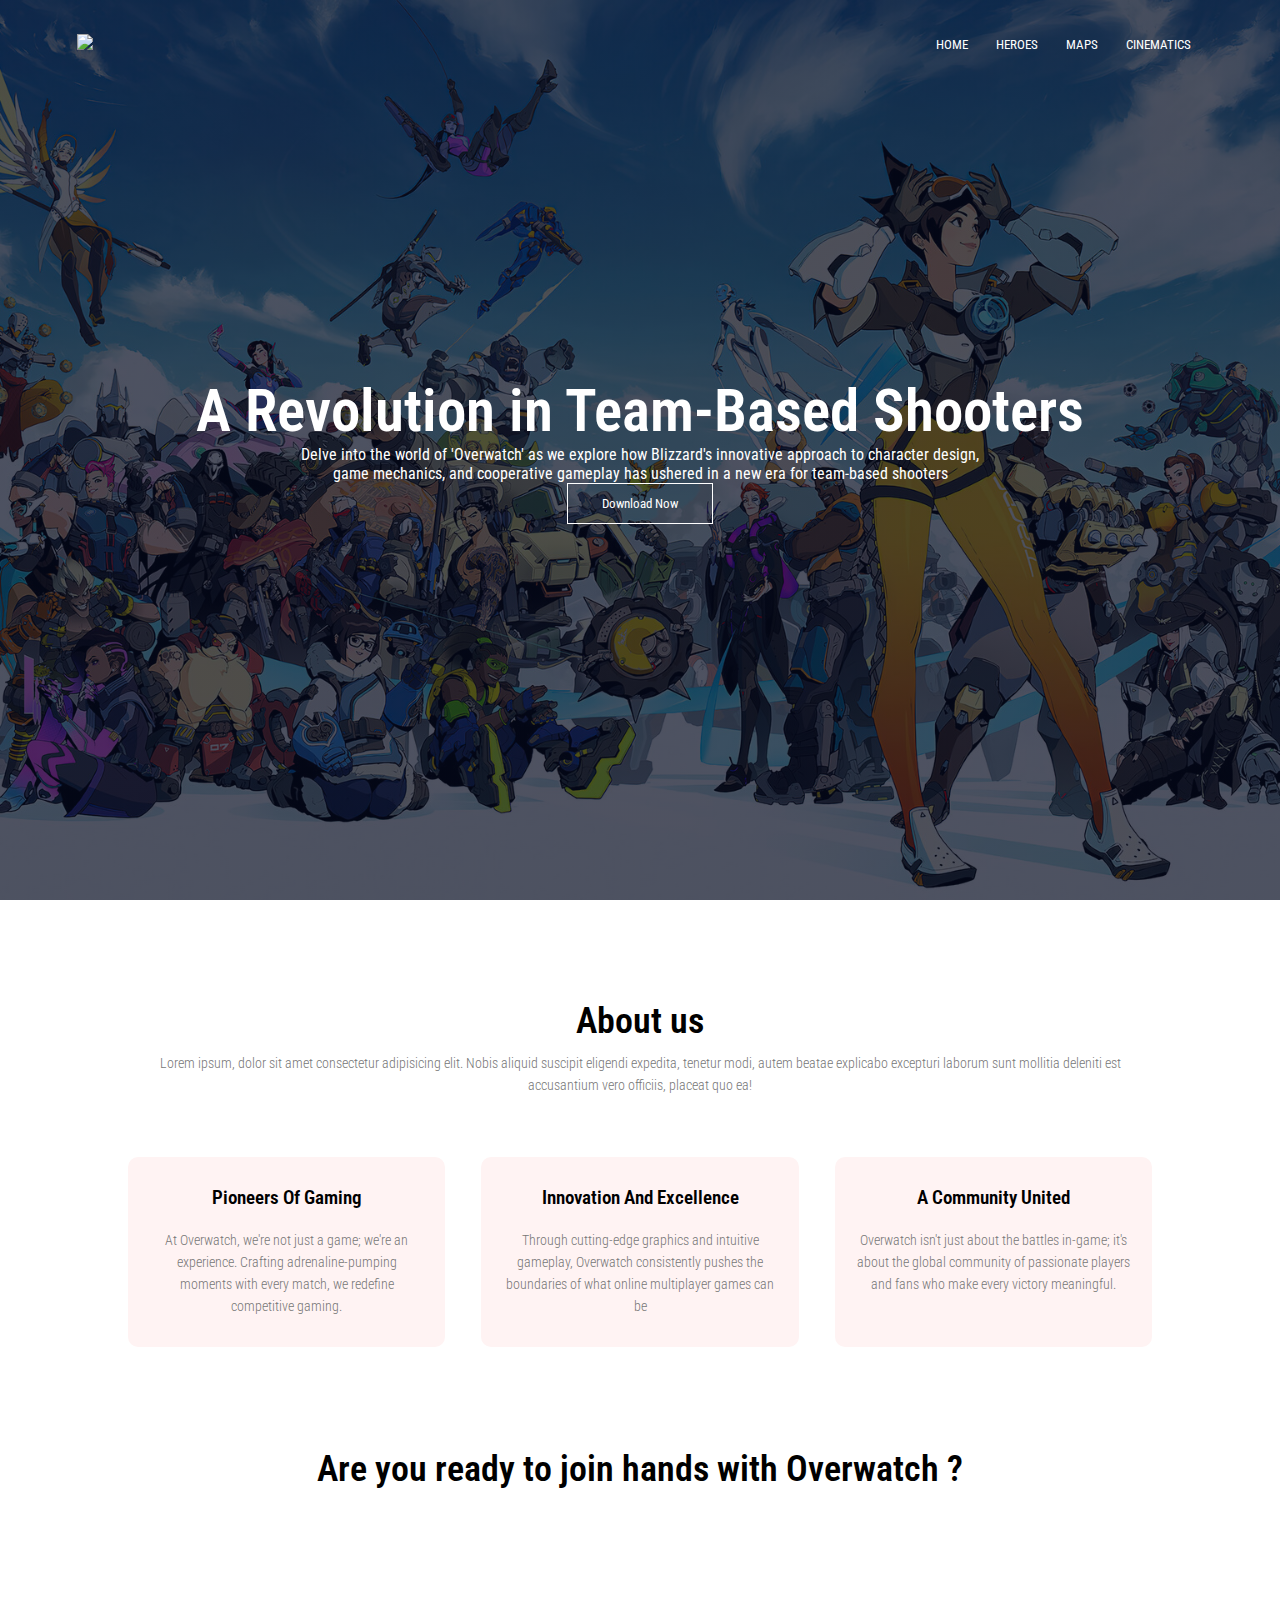
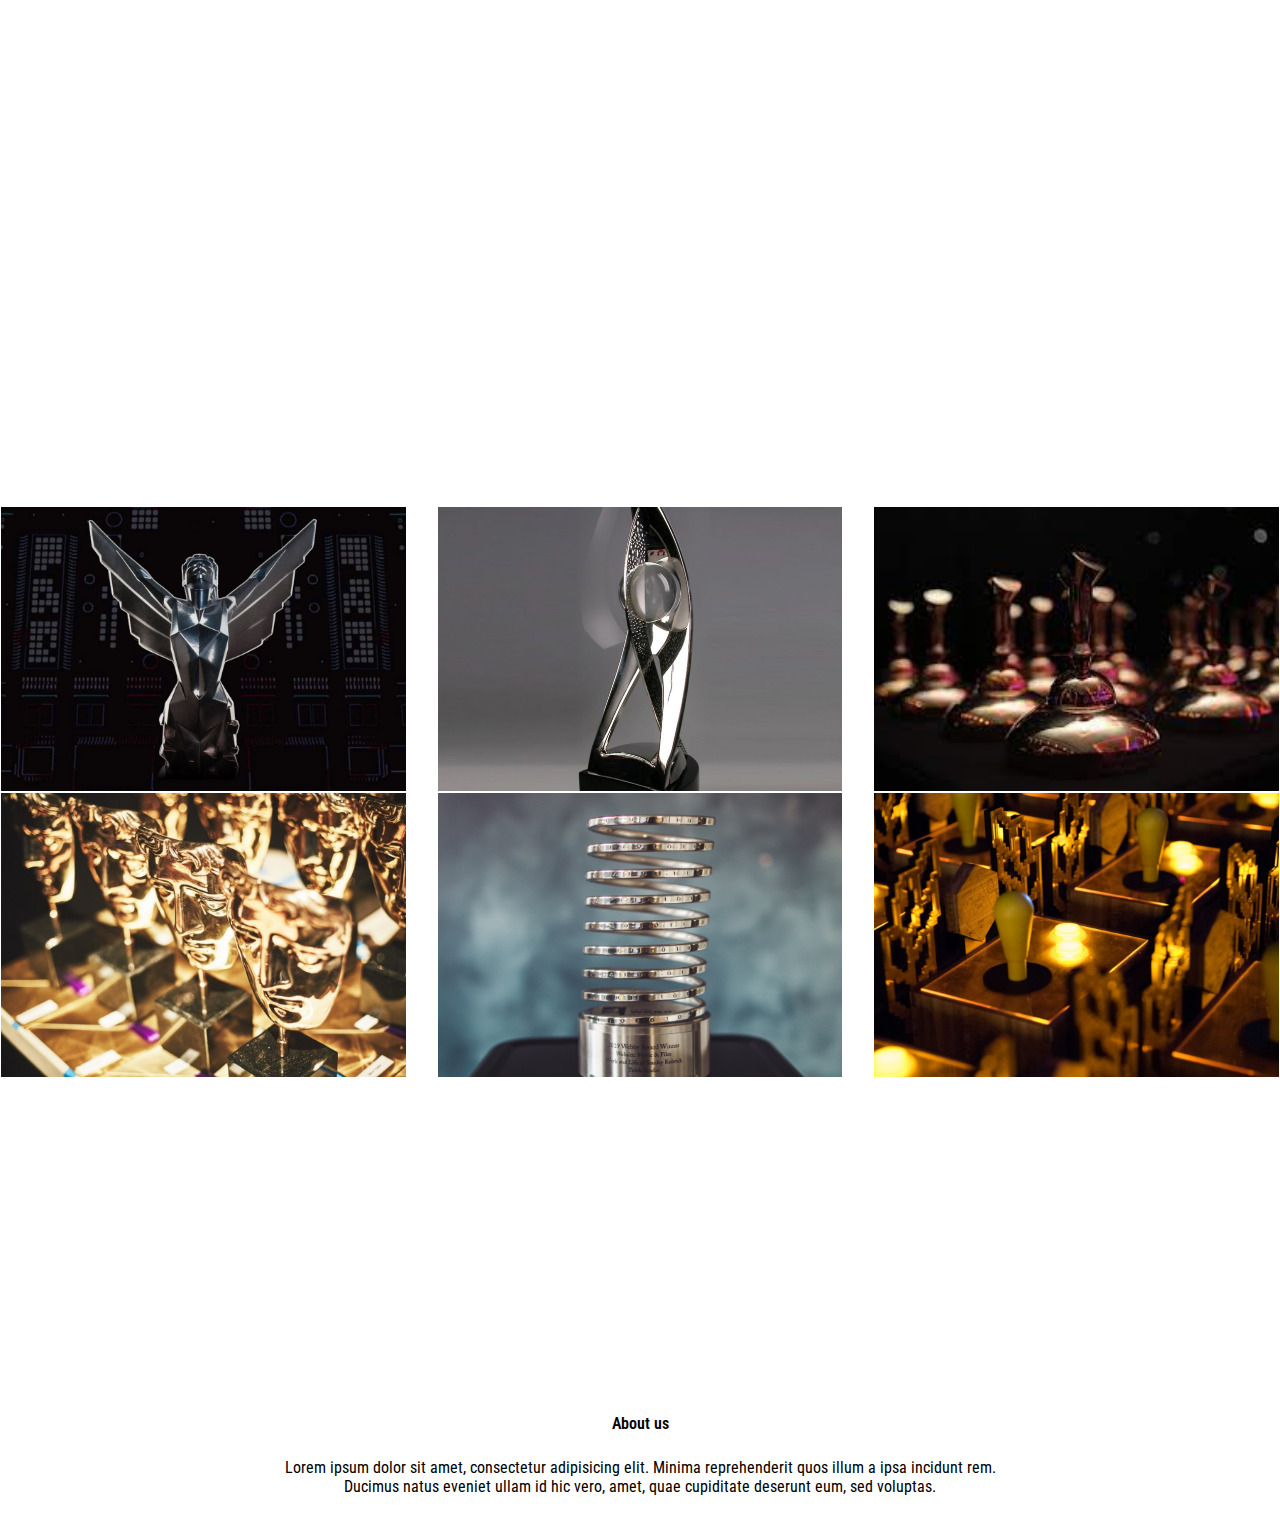
==== Overwatch_Replica_Website/index.html @ 85a108c9 "First Commit" ====
<!DOCTYPE html>
<html lang="en">
<head>
    <meta charset="UTF-8">
    <meta name="viewport" content="width=device-width, initial-scale=1.0">
    <title>Overwatch Website design</title>

    <!-- Styling links -->
    <link rel = "stylesheet" href = "style.css">

    <!-- Font Links -->
    <link rel="preconnect" href="https://fonts.googleapis.com">
    <link rel="preconnect" href="https://fonts.gstatic.com" crossorigin>
    <link href="https://fonts.googleapis.com/css2?family=Roboto+Condensed:wght@700&family=Tilt+Prism&display=swap" rel="stylesheet">
    
    <!-- Icon Links from FontAwsome -->
    <link rel="stylesheet" href="https://cdnjs.cloudflare.com/ajax/libs/font-awesome/6.2.1/css/all.min.css">

    
</head>
<body>
    <!-- Top of Homepage  -->
    <!-- Header Section -->
    <section class ="header">
        <nav>
            <!-- Logo -->
            <a href="index.html"><img src="images/Overwatch-logo.png" ></a>
            <!-- Navigation Bar -->
            <div class = "nav-links" id = "navLinks">
                <!-- Close Menu icon -->
                <i class="fas fa-times" onclick="hideMenu()"></i>
                <ul>
                    <li> <a href="" >HOME</a></li>
                    <li> <a href="" >HEROES</a></li>
                    <li> <a href="" >MAPS</a></li>
                    <li> <a href="" >CINEMATICS</a></li>
                </ul>
            </div>
            <!-- Open Menu Icon -->
            <i class="fas fa-bars" onclick="showMenu()"></i>
        </nav>
    <div class ="text-box">
        <h1> A Revolution in Team-Based Shooters</h1>
        <p>Delve into the world of 'Overwatch' as we explore how Blizzard's innovative approach to character design,<br>game mechanics, and cooperative gameplay has ushered in a new era for team-based shooters</p>
        <a href="" class ="Download-btn">Download Now</a>
    </div>
    </section>

    <!-- About us -->
    <section class = "about_us">
        <h1>About us</h1>
        <p>Lorem ipsum, dolor sit amet consectetur adipisicing elit. Nobis aliquid suscipit eligendi expedita, tenetur modi, autem beatae explicabo excepturi laborum sunt mollitia deleniti est accusantium vero officiis, placeat quo ea!</p>
        
        <div class = "row">
            <div class="about-us-col">
                <h3>Pioneers Of Gaming</h3>
                <p>At Overwatch, we're not just a game; we're an experience. Crafting adrenaline-pumping moments with every match, we redefine competitive gaming.</p>
    
            </div>
    
            <div class="about-us-col">
                <h3>Innovation And Excellence</h3>
                <p>Through cutting-edge graphics and intuitive gameplay, Overwatch consistently pushes the boundaries of what online multiplayer games can be</p>
    
            </div>
    
            <div class="about-us-col">
                <h3>A Community United</h3>
                <p>Overwatch isn't just about the battles in-game; it's about the global community of passionate players and fans who make every victory meaningful.</p>
    
            </div>
        </div>
    
    </section>


    <!-- WINSTON-VID -->
    <section class = "Winston-video">
        <h1 >Are you ready to join hands with Overwatch ?</h1>
        <iframe width="751" height="480" src="https://www.youtube.com/embed/pwFu8kEsUW4" title="Overwatch Cinematic Teaser | &quot;Are You With Us?&quot;" frameborder="0" allow="accelerometer; autoplay; clipboard-write; encrypted-media; gyroscope; picture-in-picture; web-share" allowfullscreen></iframe>

    </section>
  <!-- Trophies -->
    <section class="Trophies">
        <h1>Awards</h1>
        <div class = "Row_of_pics">
            <div class = "row-col">
                <img src = "images/The_Game_Awards_2016.jpeg">
                <div class ="layer">
                    <h3>THE GAME AWARDS 2016</h3>
                </div>
            </div>
            <div class = "row-col">
                <img src = "images/DICE_AWARDS_2017.jpg">
                <div class ="layer">
                    <h3>D.I.C.E AWARD 2017</h3>
                </div>
            </div>
            <div class = "row-col">
                <img src = "images/Golden_Joystick_Awards.jpg">
                <div class ="layer">
                    <h3>GOLDEN JOYSTICK AWARD</h3>
                </div>
            </div>
            <div class = "row-col">
                <img src = "images/British_academy_game_awards.jpg">
                <div class ="layer">
                    <h3>BRITISH ACADEMY GAME AWARD</h3>
                </div>
            </div>
            <div class = "row-col">
                <img src = "images/Webby_awards.jpg">
                <div class ="layer">
                    <h3>WEBBY AWARD</h3>
                </div>
            </div>
            <div class = "row-col">
                <img src = "images/SXSW_Awards_2017.jpg">
                <div class ="layer">
                    <h3>SXSW AWARD</h3>
                </div>
            </div>
            
        </div>
    </section>


    <!-- Footer -->

    <section class = "footer">
        <h4>About us</h4>
        <p>Lorem ipsum dolor sit amet, consectetur adipisicing elit. Minima reprehenderit quos
             illum a ipsa incidunt rem. <br>Ducimus natus eveniet ullam id hic vero, amet, 
             quae cupiditate deserunt eum, sed voluptas.</p>
    </section>
     



    <!-- JS toggle menu script  -->
    <script>
        var navLinks = document.getElementById("navLinks");

        function showMenu(){
            navLinks.style.right ="0";
        }
        function hideMenu(){
            navLinks.style.right ="-200px";
        }


    </script>
    
</body>
</html>

<!-- using website called fontawsome for the small icos such as bar or the closing window one -->
---- Overwatch_Replica_Website/style.css ----
/* Resetting margin, padding, and setting a default font for the entire webpage */
* {
    margin: 0;
    padding: 0;
    font-family: 'Roboto Condensed', sans-serif;
}

/* Header styles */
.header {
    min-height: 100vh; /* Set minimum height to cover the entire viewport height */
    width: 100%; /* Make sure the header stretches to full width */
    /* Use a linear gradient over the background image for better text visibility */
    background-image: linear-gradient(rgba(4,9,30,0.7),rgba(4,9,30,0.7)),url(images/Overwatch_backgorund_homeP.jpg); 
    background-position: center;
    background-size: cover; /* Resize the background image to cover the entire container */
    position: relative; /* Set position to relative for absolute positioned children elements */
}

/* Navigation styles */
nav {
    display: flex; /* Use flexbox for easier layout management */
    padding: 2% 6%; /* Add some padding for spacing */
    justify-content: space-between; /* Space out the child elements evenly */
    align-items: center; /* Vertically center align the child elements */
}

nav img {
    width: 150px; /* Set a fixed width for the nav logo */
}

.nav-links {
    flex: 1; /* Allow the nav links to grow and occupy available space */
    text-align: right; /* Right align the nav links */
}

/* Nav links list styles */
.nav-links ul li {
    color: #fff; /* Set text color to white */
    list-style: none; /* Remove default bullet points */
    display: inline-block; /* Display list items in a line */
    padding: 8px 12px; /* Add some padding around each link for better spacing */
    position: relative; /* Set position to relative for pseudo-elements */
}

.nav-links ul li a {
    color: #fff; /* Set anchor color to white */
    text-decoration: none; /* Remove underlines from the links */
    font-size: 13px; /* Set font size of the links */
}

/* Add a dynamic underline effect on hover for nav links */
.nav-links ul li::after {
    content: '';
    width: 0%; /* Start width at 0 for the animation effect */
    height: 2px; /* Set a fixed height for the underline */
    background: #f44336; /* Color of the underline */
    display: block;
    margin: auto;
    transition: 0.5s; /* Smooth transition for the hover effect */
}

.nav-links ul li:hover::after {
    width: 100%; /* On hover, the underline stretches to full width */
}

/* Text box styles placed over the header background */
.text-box {
    color: #fff; /* Set text color to white */
    width: 90%; 
    position: absolute; /* Absolutely position the text box relative to its parent */
    top: 50%; /* Center it vertically */
    left: 50%; /* Center it horizontally */
    transform: translate(-50%, -50%); /* Adjust for the element's own size */
    text-align: center; 
}

.text-box h1{
    font-size:59px;
}
.test-box p{
    margin:10px 0 40px;
    padding:12px 34px;
    font-size: 14px;
    color:#fff
}

.Download-btn{
    text-decoration:none;
    color:#fff;
    display:inline-block;
    border: 1px solid #fff;
    padding:12px 34px;
    font-size: 13px;
    position: relative;
    background:transparent;
    cursor:pointer;
}
.Download-btn:hover{
    border :1px solid #f44336;
    background:#f44336;
    transition:1s;

}

nav .fas{
    display:none;
}



@media(max-width: 700px){
    .text-box h1{
        font-size:27px;
    }

    .nav-links ul li{
        display:block;
    }
    .nav-links{
        height:100vh;
        width:200px;
        top:0;
        right:-200px;
        text-align:left;
        z-index:2;
        position: absolute;
        background:#f44336;
        transition: 1s;
    }
    nav .fas{
        margin:10px;
        font-size:22px;
        color:#fff;
        cursor:pointer;
        display:block;

    }
    .nav-links ul{
        padding:30px;
    }


}

/* About us section code */

.about_us{
    width:80%;
    margin:auto;
    text-align:center;
    padding-top:100px;
}
h1{
    font-size:36px;
    font-weight:600;
}
.about_us p{
    color:#777;
    font-size: 14px;
    font-weight: 300;
    line-height:22px;
    padding:10px;
}


.row{
    margin-top:5%;
    display:flex;
    justify-content: space-between;
}

.about-us-col{
    flex-basis:31%;
    background:#fff3f3;
    border-radius:10px;
    margin-bottom:5%;
    padding: 20px 12px;
    box-sizing:border-box;
}

h3{
    text-align:center;
    font-weight:600;
    margin:10px 0;
}

.about-us-col:hover{
    box-shadow: 0 0 20px 0px rgba(0,0,0,0.2);
}

@media(max-width: 700px){
    .row{
        flex-direction:column;
    }
}


/* WINSTON-VIDEO */

.Winston-video{
    width:80%;
    margin:auto;
    text-align:center;
    padding-top:50px;
}

.Winston-video h1{
    padding-bottom:40px;
}


@media(max-width:900px){
    .Winston-video iframe{
        width:90%;
        padding-top:10px;
    }

}



/* Trophies */

/* Styling for the entire Trophies section */
.Trophies {
    min-height: 100vh;           /* Ensures minimum height is the height of the viewport */
    width: 100%;                 /* Occupies full width of the parent */
    margin: auto;                /* Centers the element if there's horizontal space */
    text-align: center;          /* Centers inline elements */
    padding-top: 50px;           /* Adds space to the top inside the element */
    background-image: linear-gradient(rgba(4, 9, 30, 0.7), rgba(4, 9, 30, 0.7));
    background-repeat: no-repeat; /* Ensures background doesn't repeat */
    background-attachment: fixed; /* Background doesn't scroll with the page */
    position: relative;          /* Enables absolute positioning for child elements */
}

.Trophies h1 {
    color: #fff;                /* Sets text color to white */
}

.Row_of_pics {
    display: flex;              /* Uses flexible box layout */
    flex-wrap: wrap;            /* Allows flex items to wrap onto multiple lines */
    justify-content: space-between; /* Distributes space between flex items */
}

.row-col {
    flex-basis: calc(33.333% - 20px); 
    box-sizing: border-box;
    position: relative;
    overflow: hidden;
    height: 286px;              /* Increased height by 30% */
    border: 1px solid transparent; 
}

.row-col img {
    width: 100%;
    display: block;
    height: 100%;               
    object-fit: cover;          
}

.layer {
    background: transparent;
    height: calc(100% - 20px);  
    width: calc(100% - 20px);   
    position: absolute;         
    top: 10px;                  
    left: 10px;                 
    z-index: 1;                 
    transition: 0.5s;           
    box-sizing: border-box;     
}

.row-col:hover .layer {
    background: rgba(226, 0, 0, 0.7); 
}

.layer h3 {
    width: 100%;                
    font-weight: 500;           
    color: #fff;                
    font-size: 26px;            
    bottom: 0;                  
    left: 50%;                  
    transform: translateX(-50%);
    position: absolute;         
    opacity: 0;                 
    transition: 0.5s;           
}

.row-col:hover .layer h3 {
    bottom: 49%;                
    opacity: 1;                 
}
/* FOOTER */

.footer{
    width: 100%;
    text-align:center;
    padding: 30px 0;
}

.footer h4{
    margin-bottom:25px;
    margin-top:20px;
    font-weight:600;
}
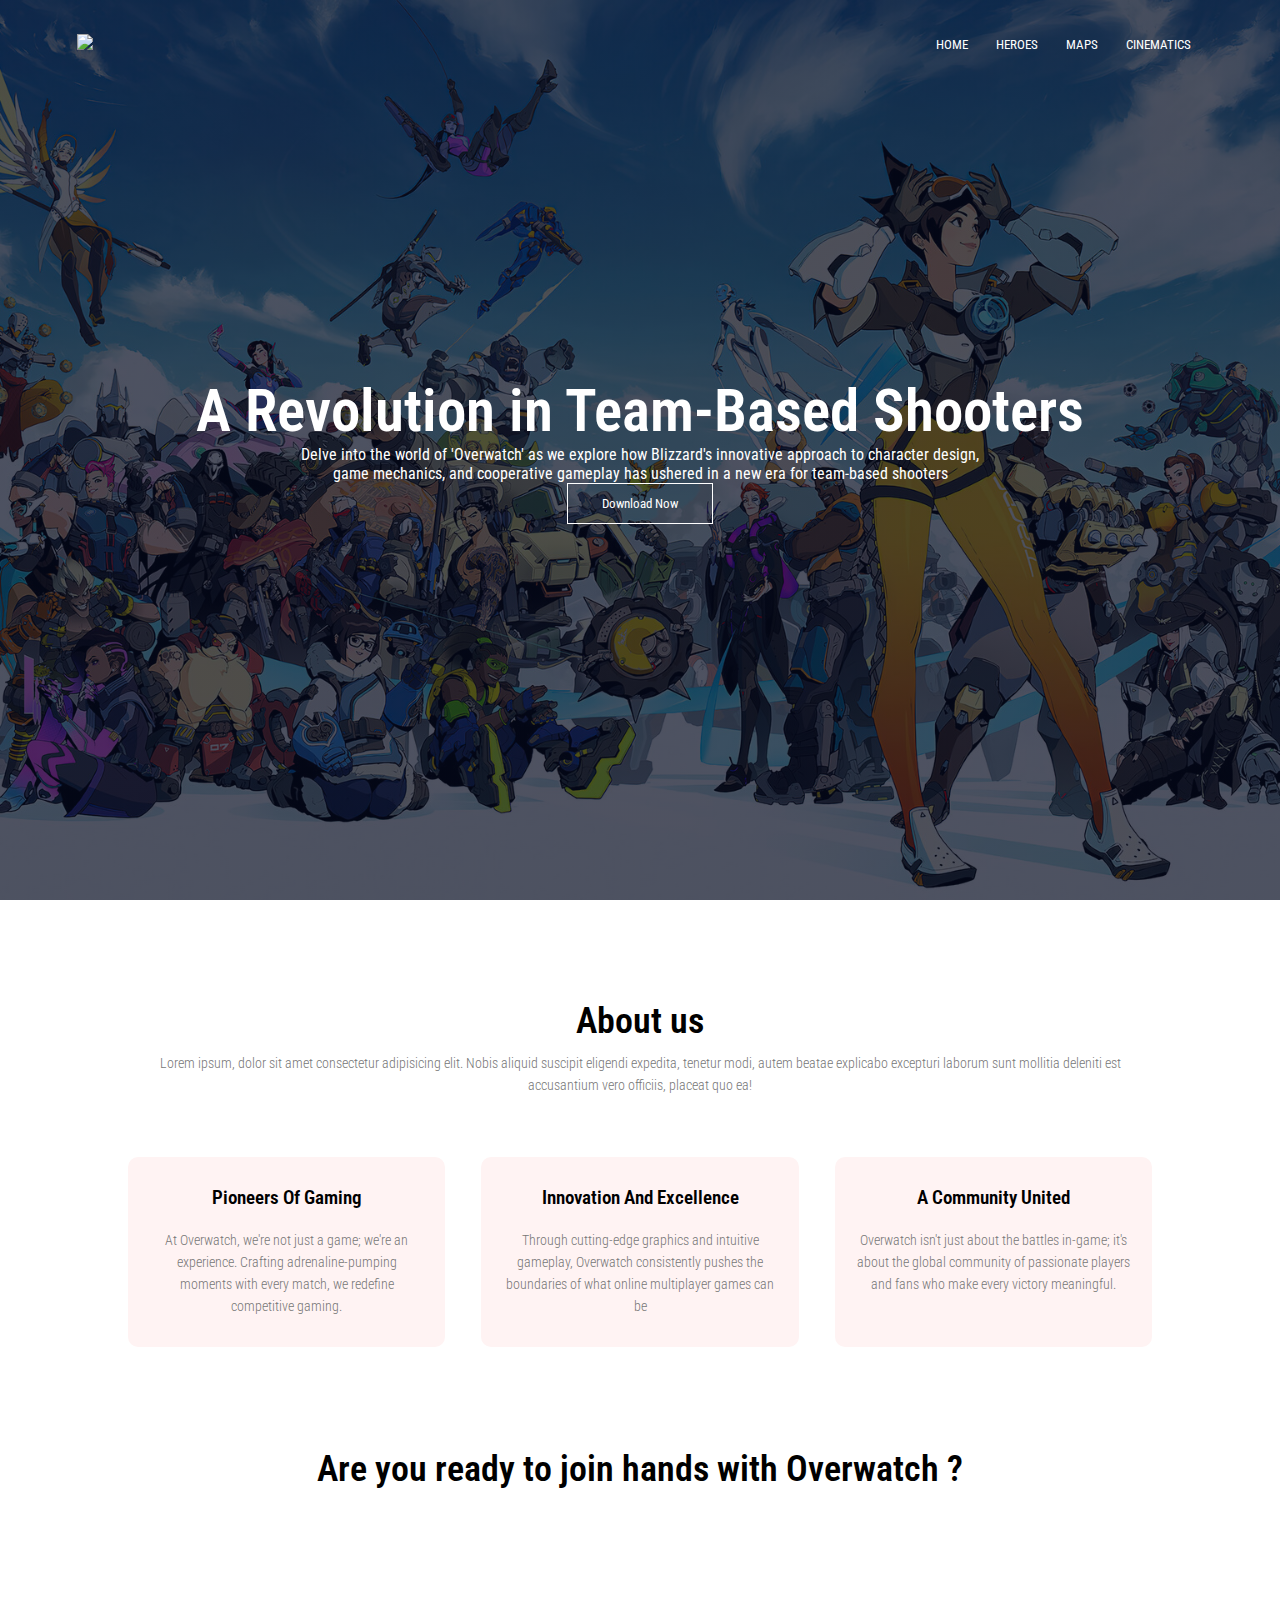
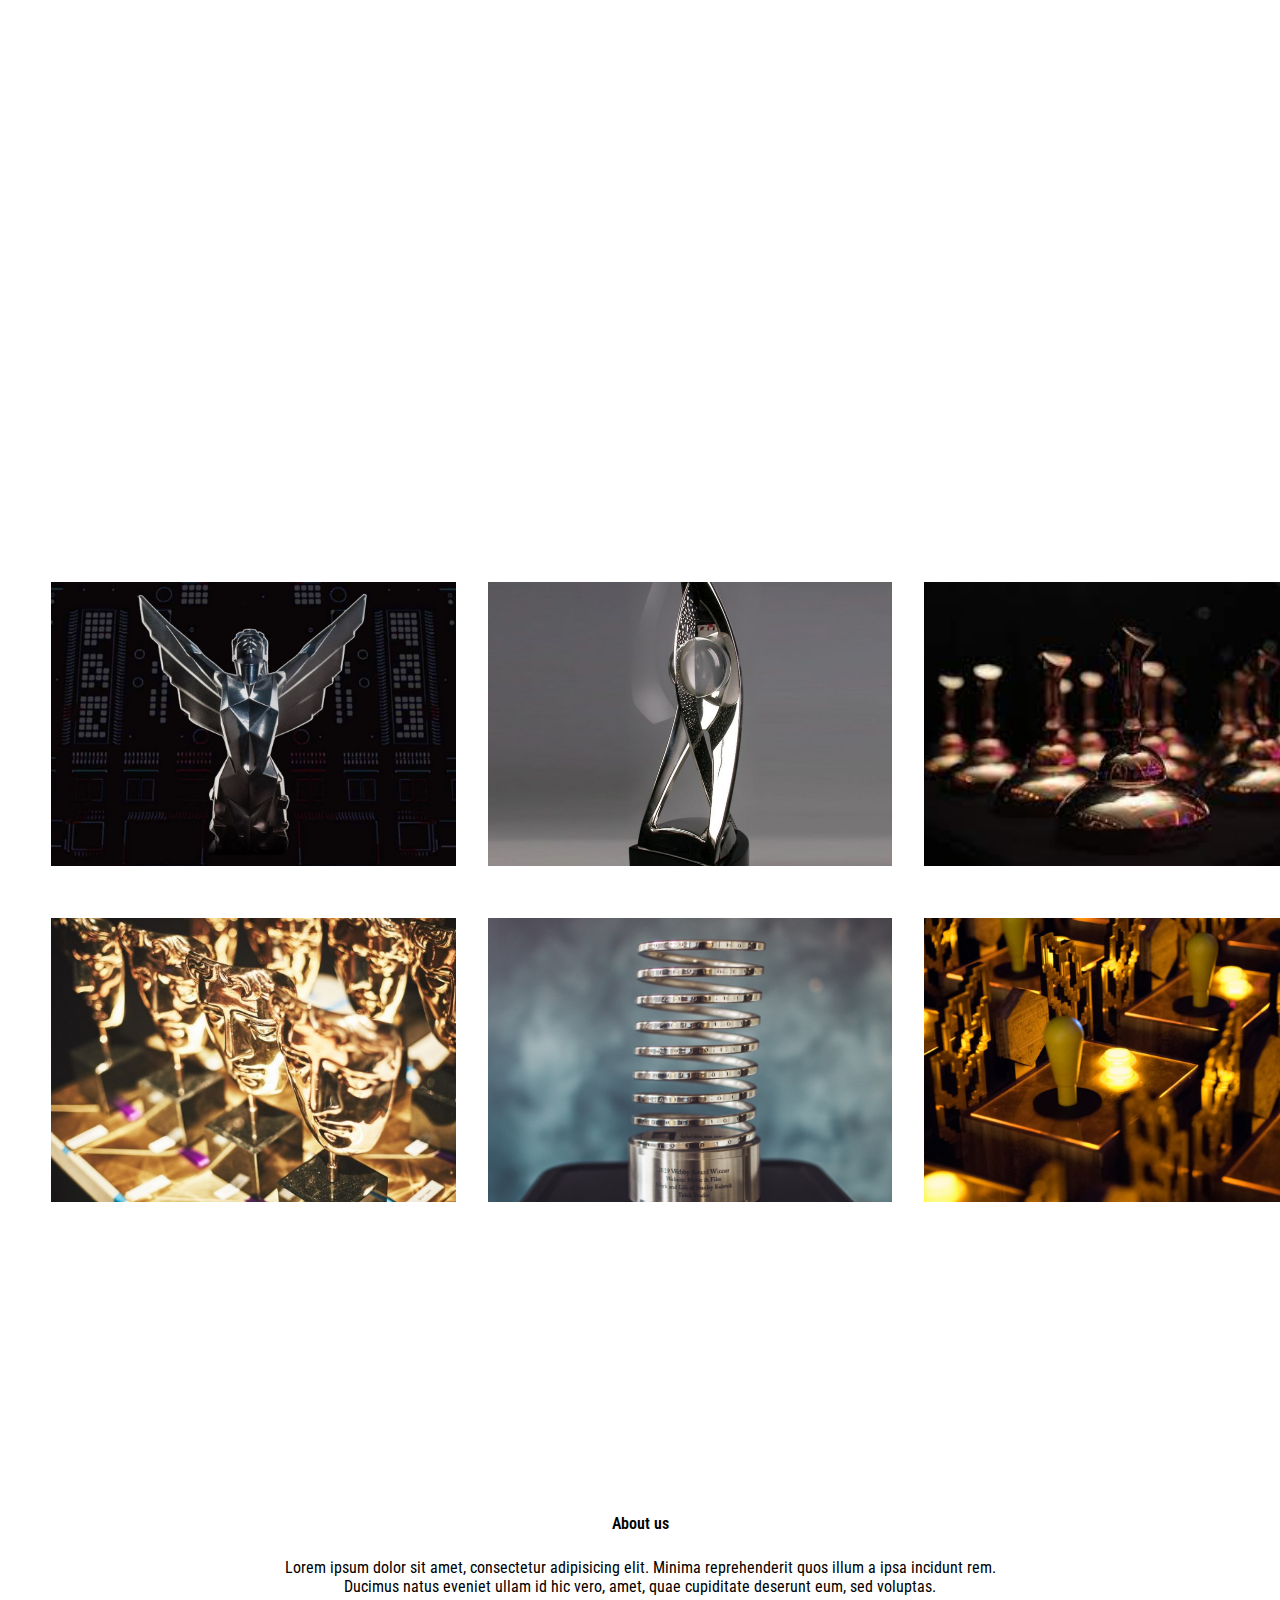
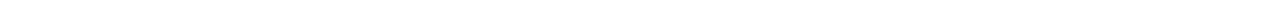
==== commit fbadb6de: "update" ====
--- a/Overwatch_Replica_Website/index.html
+++ b/Overwatch_Replica_Website/index.html
@@ -30,10 +30,10 @@
                 <!-- Close Menu icon -->
                 <i class="fas fa-times" onclick="hideMenu()"></i>
                 <ul>
-                    <li> <a href="" >HOME</a></li>
-                    <li> <a href="" >HEROES</a></li>
-                    <li> <a href="" >MAPS</a></li>
-                    <li> <a href="" >CINEMATICS</a></li>
+                    <li> <a href="/index.html" >HOME</a></li>
+                    <li> <a href="/Heroes/Heroes.html" >HEROES</a></li>
+                    <li> <a href="/Maps/maps.html" >MAPS</a></li>
+                    <li> <a href="/Cinematics/Cinematic.html" >CINEMATICS</a></li>
                 </ul>
             </div>
             <!-- Open Menu Icon -->
--- a/Overwatch_Replica_Website/style.css
+++ b/Overwatch_Replica_Website/style.css
@@ -225,7 +225,8 @@
 .Trophies {
     min-height: 100vh;           /* Ensures minimum height is the height of the viewport */
     width: 100%;                 /* Occupies full width of the parent */
-    margin: auto;                /* Centers the element if there's horizontal space */
+    margin: 50px;                /* Centers the element if there's horizontal space */
+    /* margin-bottom: 50px; */
     text-align: center;          /* Centers inline elements */
     padding-top: 50px;           /* Adds space to the top inside the element */
     background-image: linear-gradient(rgba(4, 9, 30, 0.7), rgba(4, 9, 30, 0.7));
@@ -236,6 +237,7 @@
 
 .Trophies h1 {
     color: #fff;                /* Sets text color to white */
+    margin-bottom: 25px;
 }
 
 .Row_of_pics {
@@ -245,6 +247,7 @@
 }
 
 .row-col {
+    margin-bottom: 50px;
     flex-basis: calc(33.333% - 20px); 
     box-sizing: border-box;
     position: relative;
@@ -293,6 +296,11 @@
     bottom: 49%;                
     opacity: 1;                 
 }
+
+
+
+
+
 /* FOOTER */
 
 .footer{
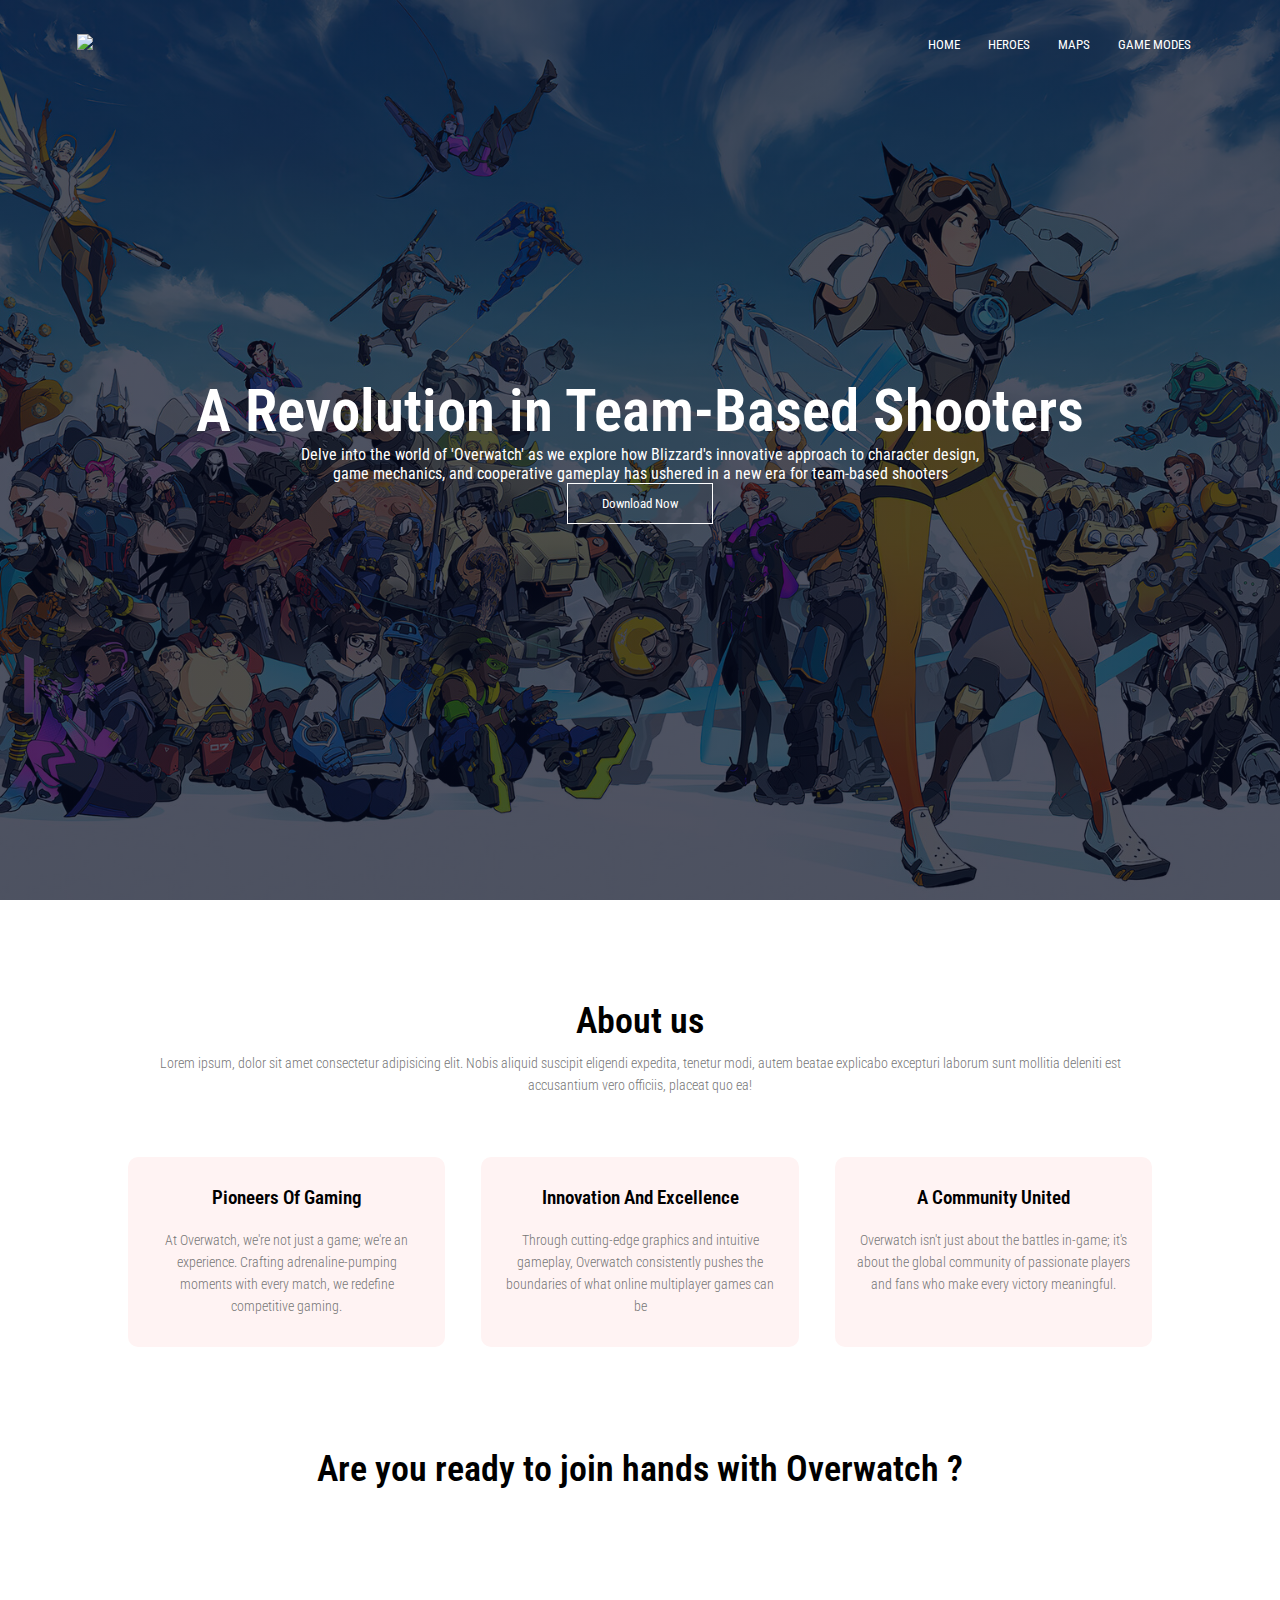
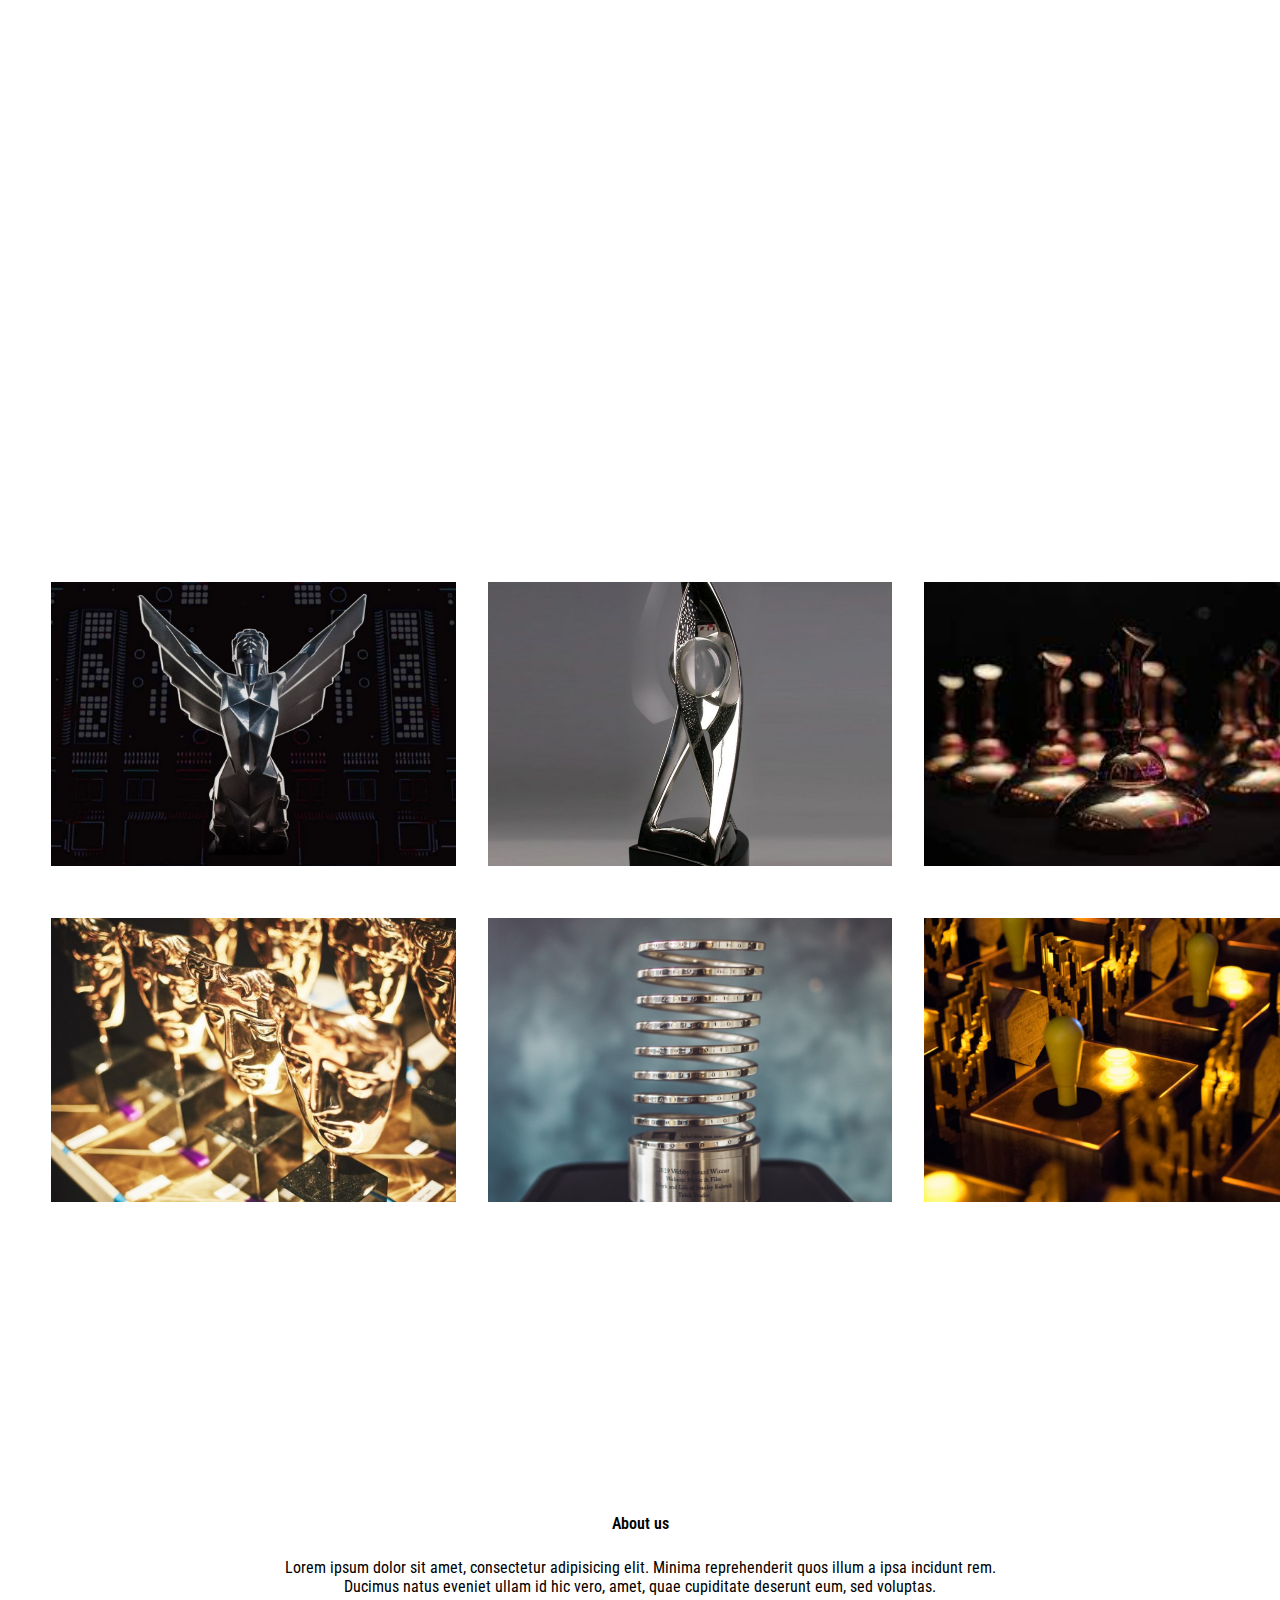
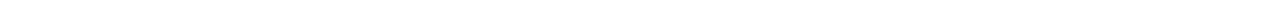
==== commit 66d75610: "styling for hero" ====
--- a/Overwatch_Replica_Website/index.html
+++ b/Overwatch_Replica_Website/index.html
@@ -33,7 +33,7 @@
                     <li> <a href="/index.html" >HOME</a></li>
                     <li> <a href="/Heroes/Heroes.html" >HEROES</a></li>
                     <li> <a href="/Maps/maps.html" >MAPS</a></li>
-                    <li> <a href="/Cinematics/Cinematic.html" >CINEMATICS</a></li>
+                    <li> <a href="/Cinematics/Cinematic.html" >GAME MODES</a></li>
                 </ul>
             </div>
             <!-- Open Menu Icon -->
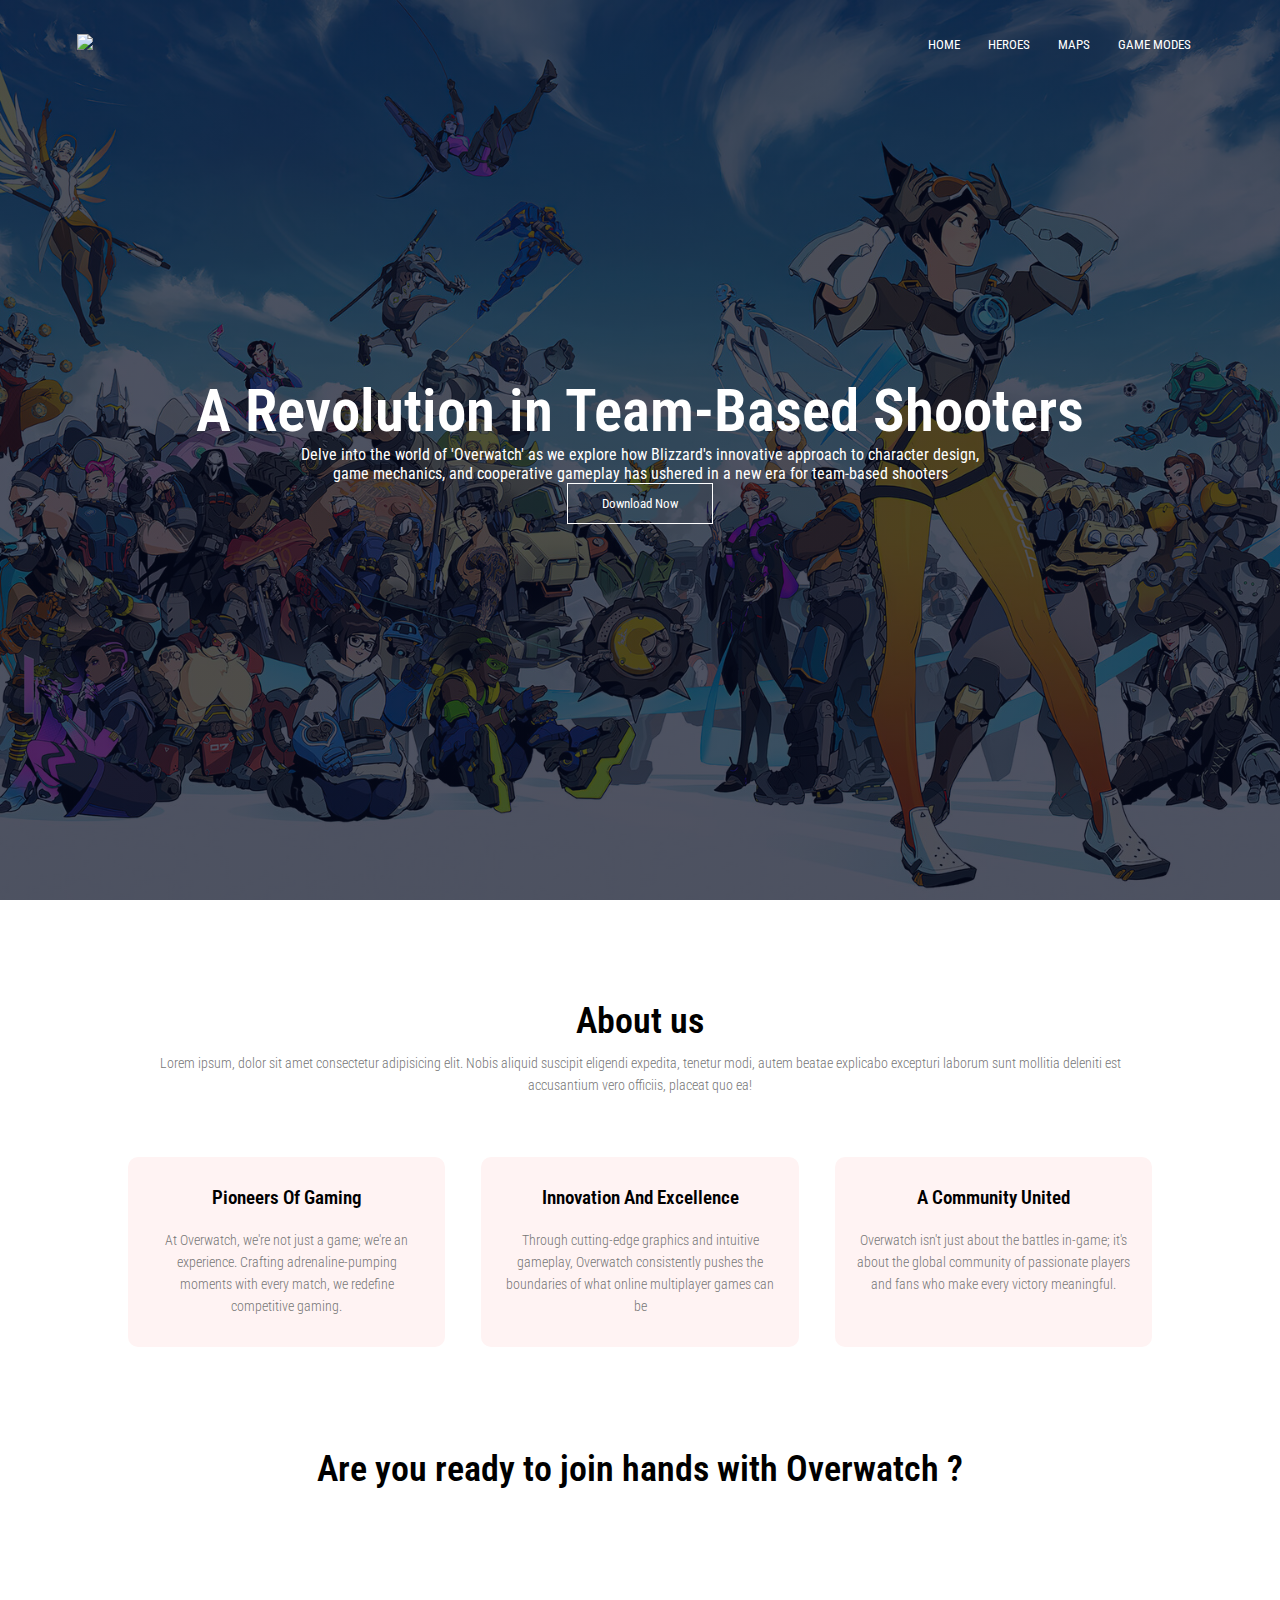
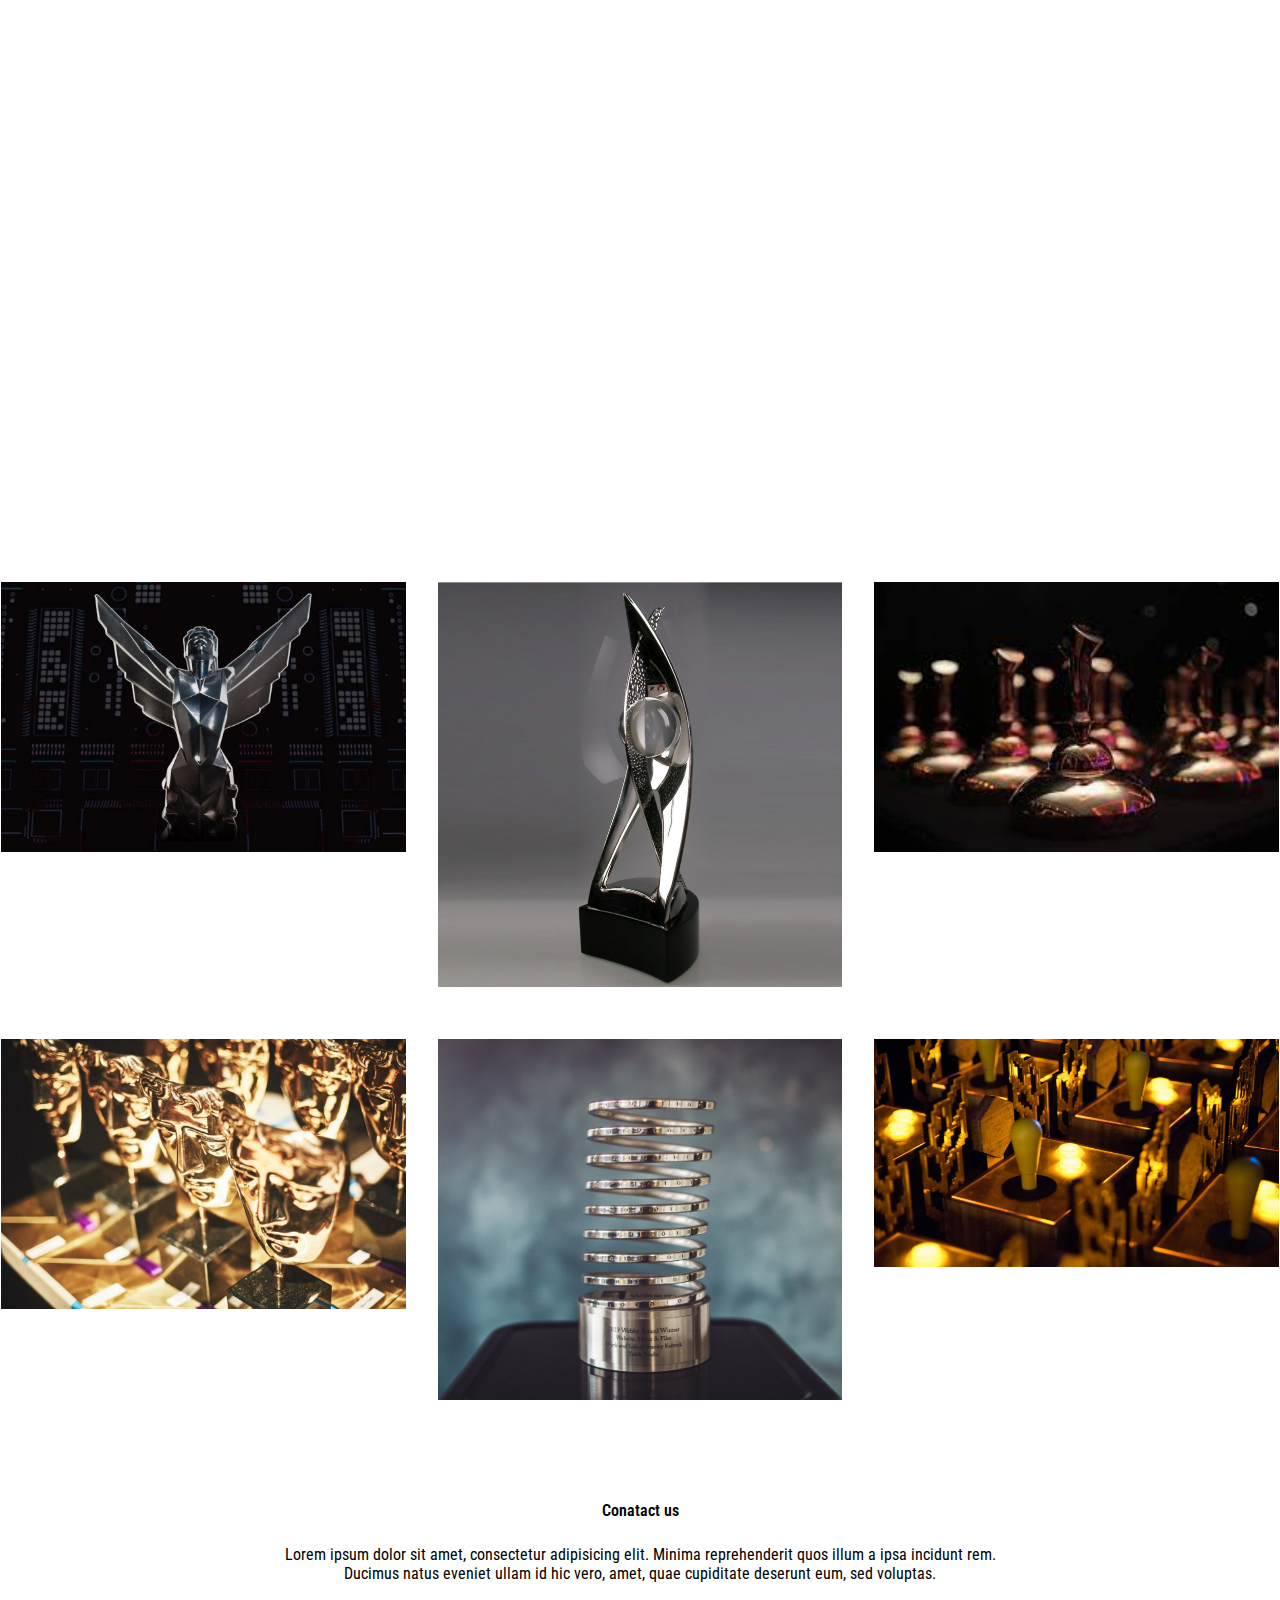
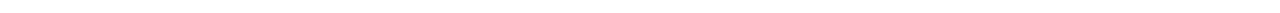
==== commit 1ee14c06: "Fixed Awards section errors" ====
--- a/Overwatch_Replica_Website/index.html
+++ b/Overwatch_Replica_Website/index.html
@@ -86,26 +86,26 @@
         <div class = "Row_of_pics">
             <div class = "row-col">
                 <img src = "images/The_Game_Awards_2016.jpeg">
-                <div class ="layer">
+                <div class ="layer-2" id="Game-Awards">
                     <h3>THE GAME AWARDS 2016</h3>
                 </div>
             </div>
             <div class = "row-col">
                 <img src = "images/DICE_AWARDS_2017.jpg">
-                <div class ="layer">
+                <div class ="layer" >
                     <h3>D.I.C.E AWARD 2017</h3>
                 </div>
             </div>
             <div class = "row-col">
                 <img src = "images/Golden_Joystick_Awards.jpg">
-                <div class ="layer">
+                <div class ="layer-2" id = "joystick">
                     <h3>GOLDEN JOYSTICK AWARD</h3>
                 </div>
             </div>
             <div class = "row-col">
                 <img src = "images/British_academy_game_awards.jpg">
-                <div class ="layer">
-                    <h3>BRITISH ACADEMY GAME AWARD</h3>
+                <div class ="layer-2" id = "BAG">
+                    <h3>BRITISH ACADEMY GAME <br>AWARD</h3>
                 </div>
             </div>
             <div class = "row-col">
@@ -116,7 +116,7 @@
             </div>
             <div class = "row-col">
                 <img src = "images/SXSW_Awards_2017.jpg">
-                <div class ="layer">
+                <div class ="layer-2" id = "sxsw">
                     <h3>SXSW AWARD</h3>
                 </div>
             </div>
@@ -128,7 +128,7 @@
     <!-- Footer -->
 
     <section class = "footer">
-        <h4>About us</h4>
+        <h4>Conatact us</h4>
         <p>Lorem ipsum dolor sit amet, consectetur adipisicing elit. Minima reprehenderit quos
              illum a ipsa incidunt rem. <br>Ducimus natus eveniet ullam id hic vero, amet, 
              quae cupiditate deserunt eum, sed voluptas.</p>
--- a/Overwatch_Replica_Website/style.css
+++ b/Overwatch_Replica_Website/style.css
@@ -225,8 +225,7 @@
 .Trophies {
     min-height: 100vh;           /* Ensures minimum height is the height of the viewport */
     width: 100%;                 /* Occupies full width of the parent */
-    margin: 50px;                /* Centers the element if there's horizontal space */
-    /* margin-bottom: 50px; */
+    margin-top: 50px;                 
     text-align: center;          /* Centers inline elements */
     padding-top: 50px;           /* Adds space to the top inside the element */
     background-image: linear-gradient(rgba(4, 9, 30, 0.7), rgba(4, 9, 30, 0.7));
@@ -241,9 +240,9 @@
 }
 
 .Row_of_pics {
-    display: flex;              /* Uses flexible box layout */
-    flex-wrap: wrap;            /* Allows flex items to wrap onto multiple lines */
-    justify-content: space-between; /* Distributes space between flex items */
+    display: flex;             
+    flex-wrap: wrap;            
+    justify-content: space-between; 
 }
 
 .row-col {
@@ -252,50 +251,225 @@
     box-sizing: border-box;
     position: relative;
     overflow: hidden;
-    height: 286px;              /* Increased height by 30% */
     border: 1px solid transparent; 
 }
 
 .row-col img {
     width: 100%;
     display: block;
-    height: 100%;               
-    object-fit: cover;          
+    height: auto;
+    object-fit: cover;
 }
 
 .layer {
     background: transparent;
-    height: calc(100% - 20px);  
-    width: calc(100% - 20px);   
-    position: absolute;         
-    top: 10px;                  
-    left: 10px;                 
-    z-index: 1;                 
-    transition: 0.5s;           
-    box-sizing: border-box;     
+    height: 100%;
+    width: 110%;
+    position: absolute;
+    margin-top: 0;
+    top: 0px;
+    left: 0px;
+    z-index: 1;
+    transition: 0.5s;
+    box-sizing: border-box;
+    opacity: 0; /* Initially hide the red layer */
 }
 
 .row-col:hover .layer {
-    background: rgba(226, 0, 0, 0.7); 
+    background: rgba(226, 0, 0, 0.7);
+    /* background-size: contain; */
+    opacity: 1; /* Show the red layer on hover */
 }
 
 .layer h3 {
-    width: 100%;                
-    font-weight: 500;           
-    color: #fff;                
-    font-size: 26px;            
-    bottom: 0;                  
-    left: 50%;                  
+    width: 100%;
+    font-weight: 500;
+    color: #fff;
+    font-size: 26px;
+    bottom: 0;
+    left: 50%;
     transform: translateX(-50%);
-    position: absolute;         
-    opacity: 0;                 
-    transition: 0.5s;           
+    position: absolute;
+    opacity: 0;
+    transition: 0.5s;
 }
 
 .row-col:hover .layer h3 {
-    bottom: 49%;                
-    opacity: 1;                 
-}
+    bottom: 49%;
+    opacity: 1;
+}
+
+
+/* Award ID's */
+
+/* SXSW award */
+#sxsw{
+    background: transparent;
+    height: 63%;
+    width: 110%;
+    position: absolute;
+    margin-top: 0;
+    top: 0px;
+    left: 0px;
+    z-index: 1;
+    transition: 0.5s;
+    box-sizing: border-box;
+    opacity: 0; /* Initially hide the red layer */
+}
+
+.row-col:hover #sxsw{
+    background: rgba(226, 0, 0, 0.7);
+    /* background-size: contain; */
+    opacity: 1; /* Show the red layer on hover */
+
+}
+
+#sxsw h3 {
+    width: 100%;
+    font-weight: 500;
+    color: #fff;
+    font-size: 26px;
+    bottom: 0;
+    left: 50%;
+    transform: translateX(-50%);
+    position: absolute;
+    opacity: 0;
+    transition: 0.5s;
+}
+
+.row-col:hover #sxsw h3 {
+    bottom: 49%;
+    opacity: 1;
+}
+
+/* Game award 2016 ID */
+
+#Game-Awards{
+    background: transparent;
+    height: 67%;
+    width: 110%;
+    position: absolute;
+    margin-top: 0;
+    top: 0px;
+    left: 0px;
+    z-index: 1;
+    transition: 0.5s;
+    box-sizing: border-box;
+    opacity: 0; /* Initially hide the red layer */
+}
+
+.row-col:hover #Game-Awards{
+    background: rgba(226, 0, 0, 0.7);
+    /* background-size: contain; */
+    opacity: 1; /* Show the red layer on hover */
+
+}
+
+#Game-Awards h3 {
+    width: 100%;
+    font-weight: 500;
+    color: #fff;
+    font-size: 26px;
+    bottom: 0;
+    left: 50%;
+    transform: translateX(-50%);
+    position: absolute;
+    opacity: 0;
+    transition: 0.5s;
+}
+
+.row-col:hover #Game-Awards h3 {
+    bottom: 49%;
+    opacity: 1;
+}
+
+
+
+
+/* Golden joystick */
+
+#joystick{
+    background: transparent;
+    height: 67%;
+    width: 110%;
+    position: absolute;
+    margin-top: 0;
+    top: 0px;
+    left: 0px;
+    z-index: 1;
+    transition: 0.5s;
+    box-sizing: border-box;
+    opacity: 0; /* Initially hide the red layer */
+}
+
+.row-col:hover #joystick{
+    background: rgba(226, 0, 0, 0.7);
+    /* background-size: contain; */
+    opacity: 1; /* Show the red layer on hover */
+
+}
+
+#joystick h3 {
+    width: 100%;
+    font-weight: 500;
+    color: #fff;
+    font-size: 26px;
+    bottom: 0;
+    left: 50%;
+    transform: translateX(-50%);
+    position: absolute;
+    opacity: 0;
+    transition: 0.5s;
+}
+
+.row-col:hover #joystick h3 {
+    bottom: 49%;
+    opacity: 1;
+}
+
+/* Brsitish Academy Game awards */
+
+
+#BAG{
+    background: transparent;
+    height: 75%;
+    width: 110%;
+    position: absolute;
+    margin-top: 0;
+    top: 0px;
+    left: 0px;
+    z-index: 1;
+    transition: 0.5s;
+    box-sizing: border-box;
+    opacity: 0; /* Initially hide the red layer */
+}
+
+.row-col:hover #BAG{
+    background: rgba(226, 0, 0, 0.7);
+    /* background-size: contain; */
+    opacity: 1; /* Show the red layer on hover */
+
+}
+
+#BAG h3 {
+    width: 100%;
+    font-weight: 500;
+    color: #fff;
+    font-size: 26px;
+    bottom: 0;
+    left: 50%;
+    transform: translateX(-50%);
+    position: absolute;
+    opacity: 0;
+    transition: 0.5s;
+}
+
+.row-col:hover #BAG h3 {
+    bottom: 49%;
+    opacity: 1;
+}
+
+
 
 
 
